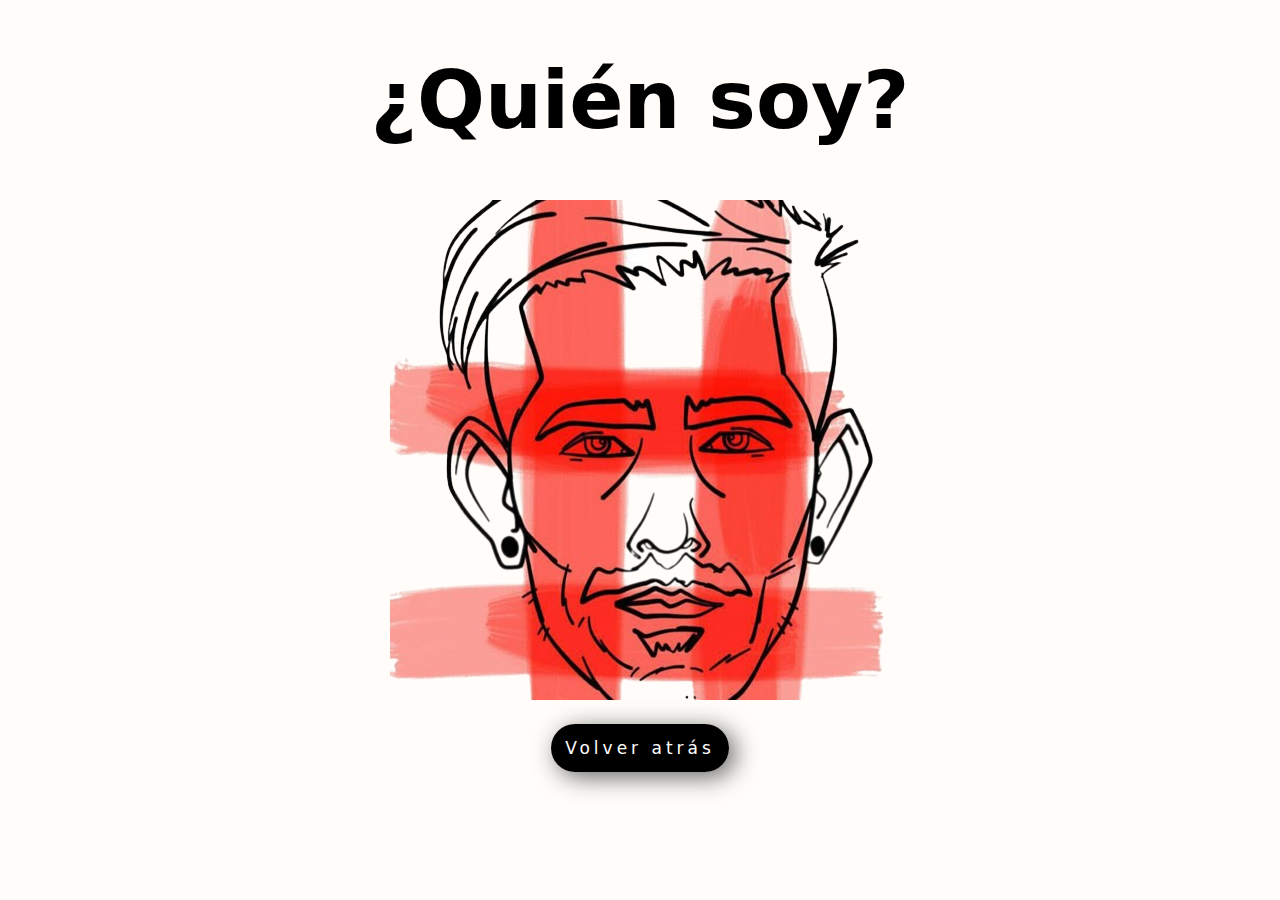
==== acerca-de-mi/acerca-de-mi.html @ 55952d80 "new features added to page about me, and put some css in the same page" ====
<!DOCTYPE html>
<html lang="en">
<head>
    <meta charset="UTF-8">
    <meta name="viewport" content="width=device-width, initial-scale=1.0">
    <title>Acerca de mi - Maximiliem's World</title>
    <link rel="shortcut icon" href="/Icons/favicon.png">
    <link rel="stylesheet" href="../styles.css">
</head>
<body>
    
    <header>
        <h1 class="tituloDos">¿Quién soy?</h1>
    </header>

<div class="imagen3">
    <img class="maxDraw" src="../Images/maximiliem-image-removebg.png" alt="Dibujo del rostro de Maximiliem">
</div>

<!--Con el onclick y location.href hago que un botón me diriga a la dirección que indique luego del href-->
<!-- <button onclick="location.href='../page-1/page-1.html'">Volver atrás</button> -->
<!--Al final no lo voy a usar porque el estilo del botón no lo sé cambiar aún-->

<div class="navPag2">
    <nav class="navbar" id="navbarPagDos">
        <a href="../page-1/page-1.html" class="btnPag" id="btnPagDos">Volver atrás</a>
    </nav>
</div>

<!--VER DE AGREGAR TARJETAS O SECCIONES EMERGENTES QUE COMENTEN INFORMACIÓN MÍA, CON LA POSIBILIDAD DE EXTENDER LA INFORMACIÓN A OTRAS PÁGINAS QUE HABLEN UN POCO MÁS DE MI EDUCACIÓN O QUE SIMPLEMENTE SE AMPLÍE EN UNA TARJETA UN POCO MÁS GRANDE, SUPERPUESTA Y DENTRO DE LA MISMA VENTANA DE LA PÁGINA-->

</body>
</html>
---- styles.css ----
section {
    display: flex;
    justify-content: center;
    text-align: center;
    letter-spacing: 7px;
}

/*---BODY------BODY------BODY------BODY------BODY------BODY------BODY------BODY------BODY------BODY------*/
body {
    font-family: system-ui, -apple-system, BlinkMacSystemFont, 'Segoe UI', Roboto, Oxygen, Ubuntu, Cantarell, 'Open Sans', 'Helvetica Neue', sans-serif;
    background-color: rgb(255, 252, 249);
}


/*---h1------------h1---------h1--------h1------h1---------h1--------h1------h1---------h1--------h1------*/
h1 {
    font-size: 500%;
}

.tituloDos {
    text-align: center;
}

/*---p------------p---------p--------p------p---------p--------p------p---------p--------p------*/
p.parrafo {
    font-size: 140%;
    margin-top: 2%;
}

/*---BOTONES------------BOTONES---------BOTONES--------BOTONES------BOTONES--------BOTONES------*/
.botoninicio, .maxDraw, .btnPag {
    margin-bottom: 3%;
}

.botoninicio, .btnPag {
    background-color: black;
    color: white;

    margin-top: 3%;
    /* con esto le da el aspecto redoneado al botón */
    -webkit-border-radius: 28;
    -moz-border-radius: 28;
    border-radius: 28px;

    /* con esto le das sombra al botón */
    -webkit-box-shadow: 6px 5px 24px #666666;
    -moz-box-shadow: 6px 5px 24px #666666;
    box-shadow: 6px 5px 24px #666666;

    /* con esto le damos el tamaño de letra y de padding del botón */
    padding: 14px;
    font-size: 17px;
    text-decoration: none;
    letter-spacing: 4px;

    margin: 25px;
}

/* con este hover le damos animación para que el botón se ponga de color negro cuando le pasamos el puntero por encima */
.botoninicio:hover, .btnPag:hover{
    background-color: rgb(255, 252, 249);
    color: black;
    transition-delay: 9ms;
    /* con el comando de la línea de abajo, los botones tienen un problema de redimensionamiento al pasar el mouse por encima, con el hover, entonces si se lo quito, no hace problema */
    /* font-weight: bold; */
    
}

.navPag2 {
    /* margin-top: 1%; */
    margin-bottom: 3%;
}

#navbarPagUno a, .navbar{
    text-decoration: none;
    text-align: center;
}

/*
.btnPag {
    margin: 25px;
    display: flex; 
    necesito ver cómo hacer para que los botones no se estiren y sigan manteniendo la forma, siendo responsive cuando achico la pantalla
}
*/

/*---IMÁGENES------IMÁGENES------IMÁGENES------IMÁGENES------IMÁGENES------IMÁGENES------IMÁGENES------IMÁGENES------*/
.img1 {
    margin-top: -7%;
}

.imagen2, .imagen3 {
    display: flex;
    justify-content: center;
}
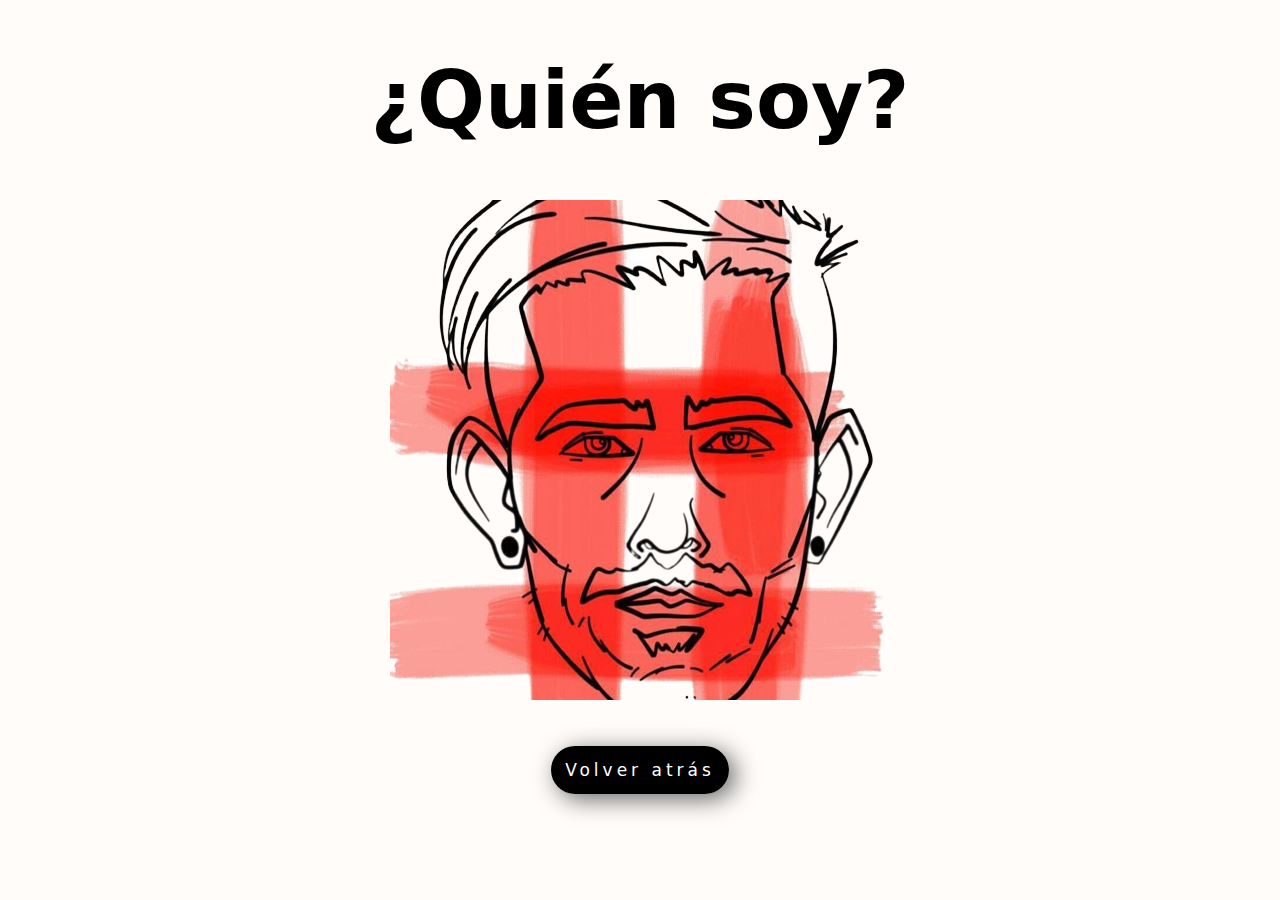
==== commit 7d1af4ff: "favicon link actualiced in html documents" ====
--- a/acerca-de-mi/acerca-de-mi.html
+++ b/acerca-de-mi/acerca-de-mi.html
@@ -4,7 +4,7 @@
     <meta charset="UTF-8">
     <meta name="viewport" content="width=device-width, initial-scale=1.0">
     <title>Acerca de mi - Maximiliem's World</title>
-    <link rel="shortcut icon" href="/Icons/favicon.png">
+    <link rel="shortcut icon" href="Icons/favicon.png">
     <link rel="stylesheet" href="../styles.css">
 </head>
 <body>
--- a/styles.css
+++ b/styles.css
@@ -56,7 +56,7 @@
     margin: 25px;
 }
 
-/* con este hover le damos animación para que el botón se ponga de color negro cuando le pasamos el puntero por encima */
+    /* con este hover le damos animación para que el botón se ponga de color negro cuando le pasamos el puntero por encima */
 .botoninicio:hover, .btnPag:hover{
     background-color: rgb(255, 252, 249);
     color: black;
@@ -76,7 +76,7 @@
     text-align: center;
 }
 
-/*
+/* CÓDIGO NO UTILIZADO
 .btnPag {
     margin: 25px;
     display: flex; 
@@ -94,4 +94,6 @@
     justify-content: center;
 }
 
-
+.maxDraw {
+    margin-bottom: 60px;
+}
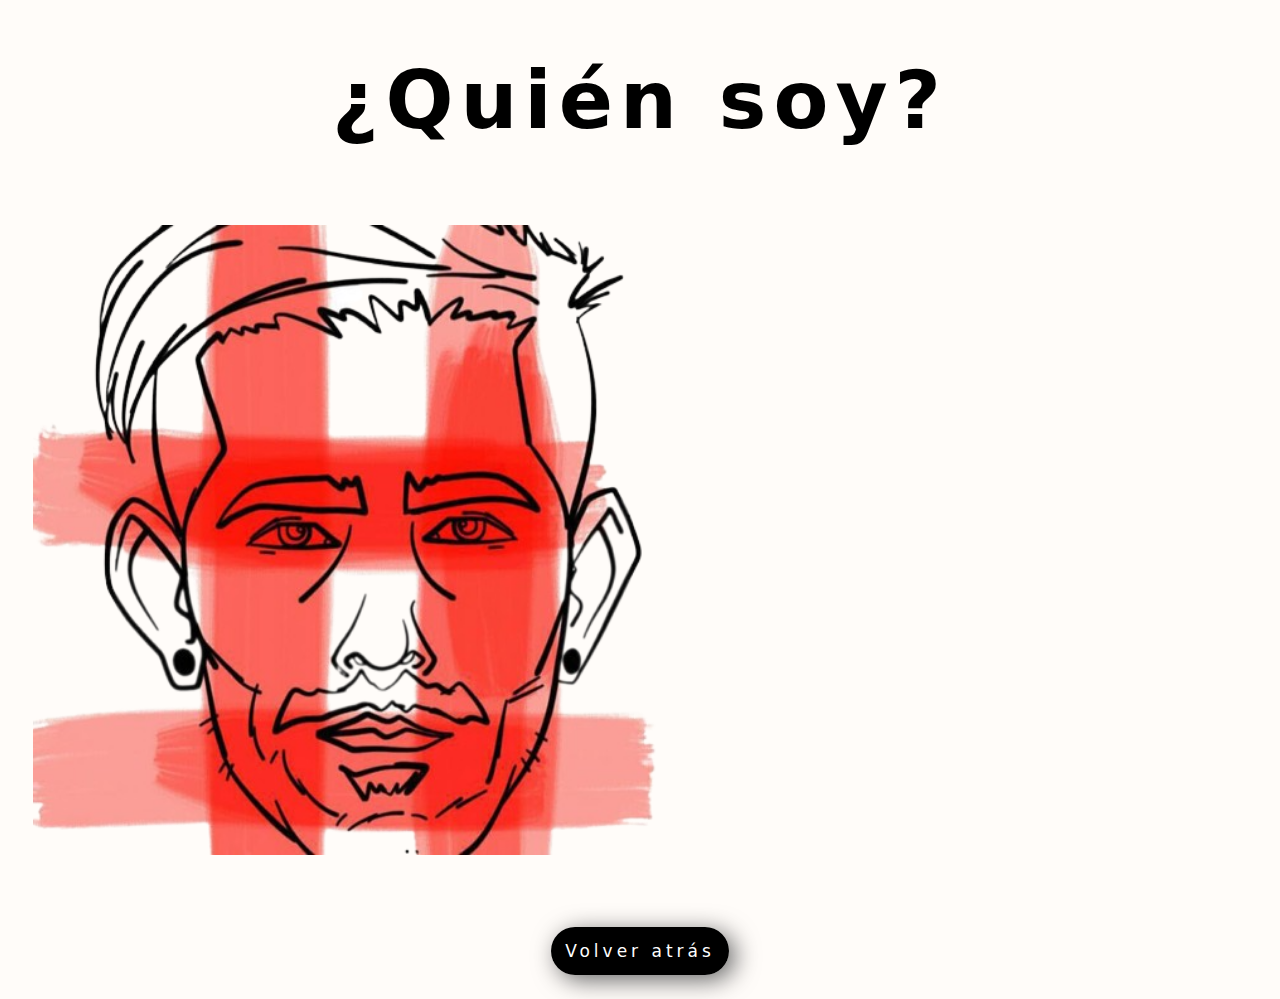
==== commit 4d135d6c: "Add: styles on acerca-de-mi" ====
--- a/acerca-de-mi/acerca-de-mi.html
+++ b/acerca-de-mi/acerca-de-mi.html
@@ -1,33 +1,52 @@
 <!DOCTYPE html>
 <html lang="en">
+
 <head>
     <meta charset="UTF-8">
     <meta name="viewport" content="width=device-width, initial-scale=1.0">
     <title>Acerca de mi - Maximiliem's World</title>
-    <link rel="shortcut icon" href="Icons/favicon.png">
+    <link rel="shortcut icon" href="../Icons/favicon.png">
+    <!-- bootstrap CSS -->
+    <link href="https://cdn.jsdelivr.net/npm/bootstrap@5.1.3/dist/css/bootstrap.min.css" rel="stylesheet"
+        integrity="sha384-1BmE4kWBq78iYhFldvKuhfTAU6auU8tT94WrHftjDbrCEXSU1oBoqyl2QvZ6jIW3" crossorigin="anonymous">
     <link rel="stylesheet" href="../styles.css">
+    <link rel="stylesheet" href="../CSS/acerca-de-mi.css">
 </head>
+
 <body>
-    
+
     <header>
         <h1 class="tituloDos">¿Quién soy?</h1>
     </header>
 
-<div class="imagen3">
-    <img class="maxDraw" src="../Images/maximiliem-image-removebg.png" alt="Dibujo del rostro de Maximiliem">
-</div>
+    <div class="imagen3">
+        <img class="maxDraw" src="../Images/maximiliem-image-removebg.png" alt="Dibujo del rostro de Maximiliem">
+    </div>
 
-<!--Con el onclick y location.href hago que un botón me diriga a la dirección que indique luego del href-->
-<!-- <button onclick="location.href='../page-1/page-1.html'">Volver atrás</button> -->
-<!--Al final no lo voy a usar porque el estilo del botón no lo sé cambiar aún-->
+    <!--Con el onclick y location.href hago que un botón me diriga a la dirección que indique luego del href-->
+    <!-- <button onclick="location.href='../page-1/page-1.html'">Volver atrás</button> -->
+    <!--Al final no lo voy a usar porque el estilo del botón no lo sé cambiar aún-->
 
-<div class="navPag2">
-    <nav class="navbar" id="navbarPagDos">
-        <a href="../page-1/page-1.html" class="btnPag" id="btnPagDos">Volver atrás</a>
-    </nav>
-</div>
+    <footer>
+        <!-- agregar acá desde el DOM las tarjetas-->
+    </footer>
 
-<!--VER DE AGREGAR TARJETAS O SECCIONES EMERGENTES QUE COMENTEN INFORMACIÓN MÍA, CON LA POSIBILIDAD DE EXTENDER LA INFORMACIÓN A OTRAS PÁGINAS QUE HABLEN UN POCO MÁS DE MI EDUCACIÓN O QUE SIMPLEMENTE SE AMPLÍE EN UNA TARJETA UN POCO MÁS GRANDE, SUPERPUESTA Y DENTRO DE LA MISMA VENTANA DE LA PÁGINA-->
+    <div class="">
+        <div class="navPag2">
+            <nav class="navbar" id="navbarPagDos">
+                <a href="../page-1/page-1.html" class="btnPag" id="btnPagDos">Volver atrás</a>
+            </nav>
+        </div>
+    </div>
 
+    <!--VER DE AGREGAR TARJETAS O SECCIONES EMERGENTES QUE COMENTEN INFORMACIÓN MÍA, CON LA POSIBILIDAD DE EXTENDER LA INFORMACIÓN A OTRAS PÁGINAS QUE HABLEN UN POCO MÁS DE MI EDUCACIÓN O QUE SIMPLEMENTE SE AMPLÍE EN UNA TARJETA UN POCO MÁS GRANDE, SUPERPUESTA Y DENTRO DE LA MISMA VENTANA DE LA PÁGINA-->
+
+    <script src="../JS/acerca-de-mi-script.js"></script>
+
+    <!-- bootstrap JS -->
+    <script src="https://cdn.jsdelivr.net/npm/bootstrap@5.1.3/dist/js/bootstrap.bundle.min.js"
+        integrity="sha384-ka7Sk0Gln4gmtz2MlQnikT1wXgYsOg+OMhuP+IlRH9sENBO0LRn5q+8nbTov4+1p"
+        crossorigin="anonymous"></script>
 </body>
+
 </html>--- a/styles.css
+++ b/styles.css
@@ -1,4 +1,5 @@
-section {
+section,
+.tituloDos {
     display: flex;
     justify-content: center;
     text-align: center;
@@ -9,6 +10,7 @@
 body {
     font-family: system-ui, -apple-system, BlinkMacSystemFont, 'Segoe UI', Roboto, Oxygen, Ubuntu, Cantarell, 'Open Sans', 'Helvetica Neue', sans-serif;
     background-color: rgb(255, 252, 249);
+    flex: content;
 }
 
 
@@ -21,6 +23,12 @@
     text-align: center;
 }
 
+/*---h2------------h2---------h2--------h2------h2---------h2--------h2------h2---------h2--------h2------*/
+h2 {
+    font-size: 300%;
+    margin-bottom: 5%;
+}
+
 /*---p------------p---------p--------p------p---------p--------p------p---------p--------p------*/
 p.parrafo {
     font-size: 140%;
@@ -28,11 +36,14 @@
 }
 
 /*---BOTONES------------BOTONES---------BOTONES--------BOTONES------BOTONES--------BOTONES------*/
-.botoninicio, .maxDraw, .btnPag {
+.botoninicio,
+.maxDraw,
+.btnPag {
     margin-bottom: 3%;
 }
 
-.botoninicio, .btnPag {
+.botoninicio,
+.btnPag {
     background-color: black;
     color: white;
 
@@ -56,44 +67,46 @@
     margin: 25px;
 }
 
-    /* con este hover le damos animación para que el botón se ponga de color negro cuando le pasamos el puntero por encima */
-.botoninicio:hover, .btnPag:hover{
+/* con este hover le damos animación para que el botón se ponga de color negro cuando le pasamos el puntero por encima */
+.botoninicio:hover,
+.btnPag:hover {
     background-color: rgb(255, 252, 249);
     color: black;
     transition-delay: 9ms;
     /* con el comando de la línea de abajo, los botones tienen un problema de redimensionamiento al pasar el mouse por encima, con el hover, entonces si se lo quito, no hace problema */
     /* font-weight: bold; */
-    
+
 }
 
-.navPag2 {
-    /* margin-top: 1%; */
-    margin-bottom: 3%;
-}
 
-#navbarPagUno a, .navbar{
+#navbarPagUno a,
+.navbar {
     text-decoration: none;
     text-align: center;
 }
 
-/* CÓDIGO NO UTILIZADO
-.btnPag {
-    margin: 25px;
-    display: flex; 
-    necesito ver cómo hacer para que los botones no se estiren y sigan manteniendo la forma, siendo responsive cuando achico la pantalla
-}
-*/
 
 /*---IMÁGENES------IMÁGENES------IMÁGENES------IMÁGENES------IMÁGENES------IMÁGENES------IMÁGENES------IMÁGENES------*/
 .img1 {
     margin-top: -7%;
 }
 
-.imagen2, .imagen3 {
+.imagen2,
+.imagen3,
+.underConstruction {
     display: flex;
     justify-content: center;
 }
 
-.maxDraw {
+.maxDraw,
+.underConstruction {
     margin-bottom: 60px;
 }
+
+.gatocafe {
+    margin-top: 5%;
+}
+
+
+/*---FLEXBOX------FLEXBOX------FLEXBOX------FLEXBOX------FLEXBOX------FLEXBOX------FLEXBOX------FLEXBOX------*/
+/* https://developer.mozilla.org/es/docs/Web/CSS/CSS_flexible_box_layout/Basic_concepts_of_flexbox */--- a/CSS/acerca-de-mi.css
+++ b/CSS/acerca-de-mi.css
@@ -0,0 +1,17 @@
+.navPag2 {
+    margin-bottom: 3%;
+    display: flex;
+    align-items: center;
+    justify-content: center;   
+}
+
+
+.imagen3 {
+    display: flex;
+    justify-content: left;
+    padding: 2%;
+}
+
+.maxDraw {
+    width: 70vmin;
+}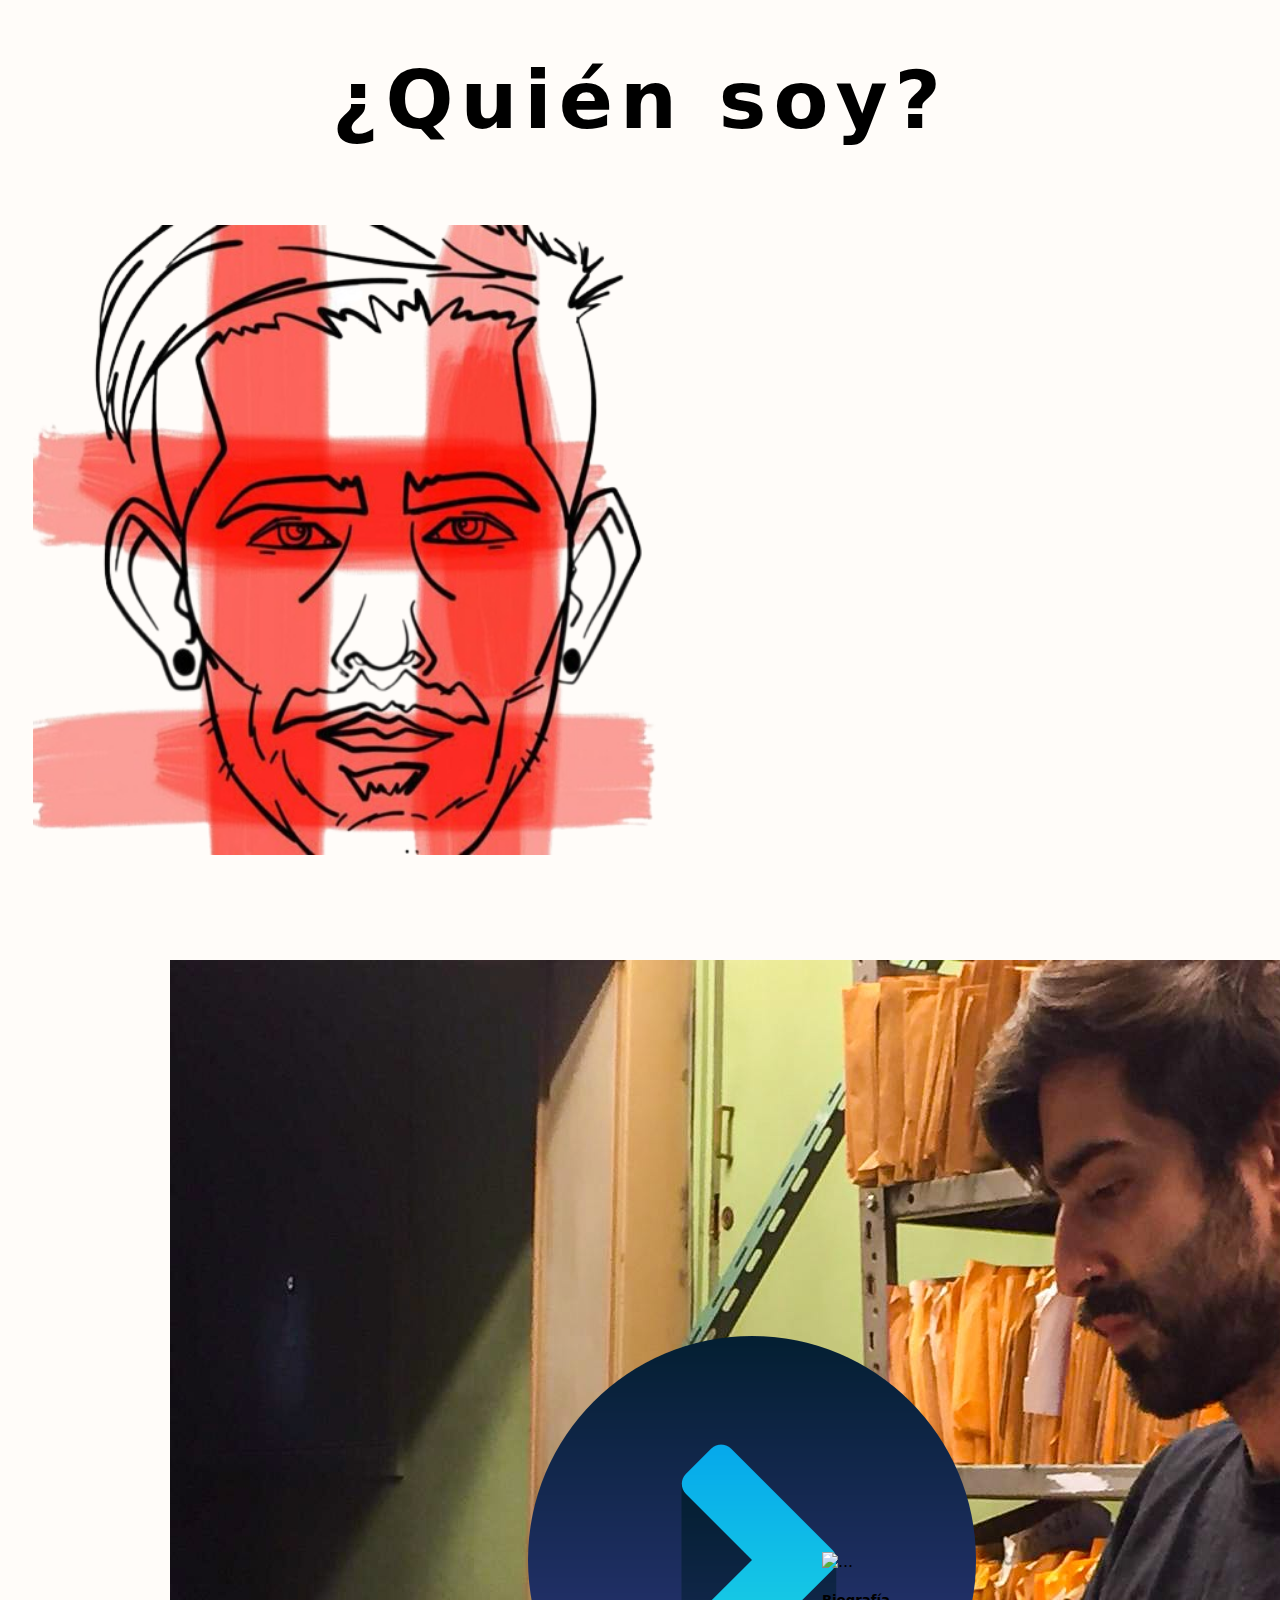
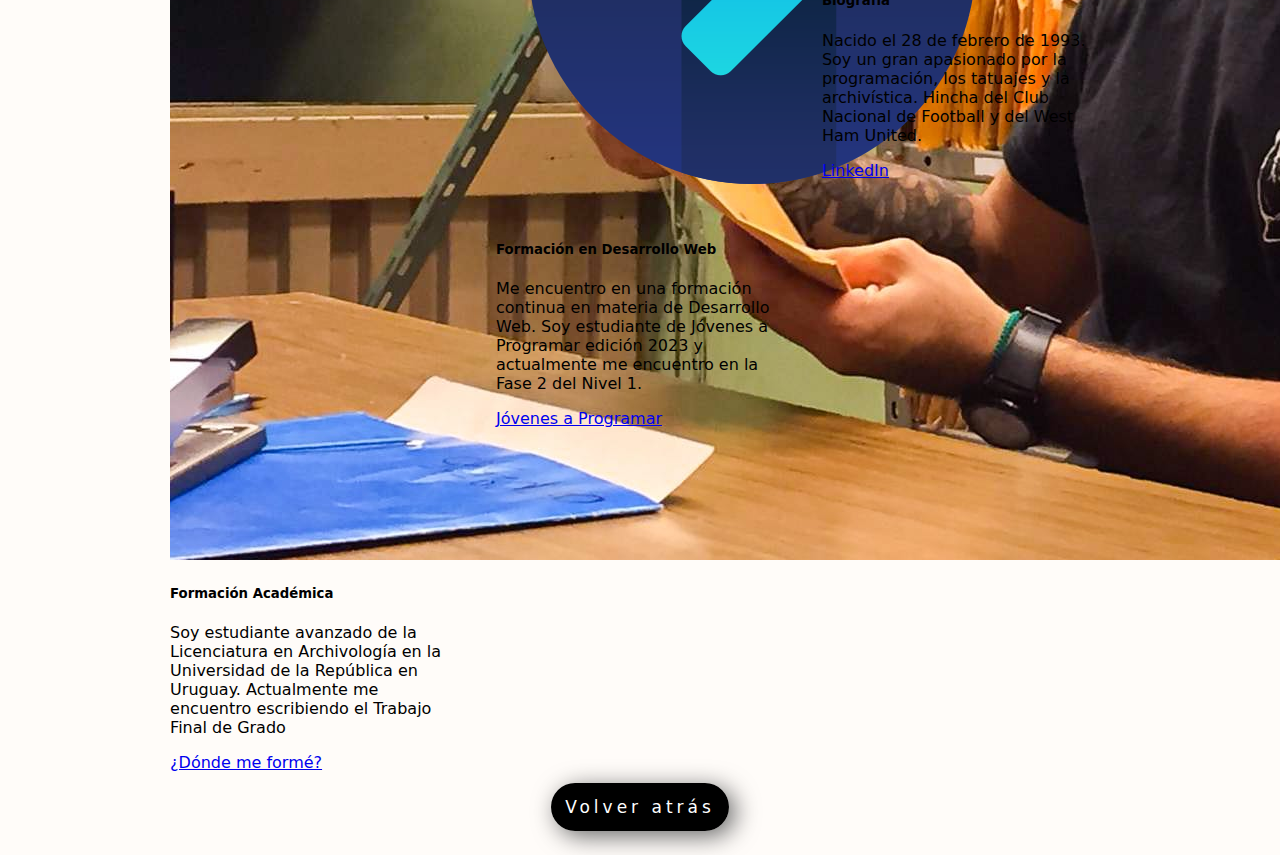
==== commit 48952ae4: "Add: HTML from DOM js" ====
--- a/acerca-de-mi/acerca-de-mi.html
+++ b/acerca-de-mi/acerca-de-mi.html
@@ -23,11 +23,12 @@
         <img class="maxDraw" src="../Images/maximiliem-image-removebg.png" alt="Dibujo del rostro de Maximiliem">
     </div>
 
-    <!--Con el onclick y location.href hago que un botón me diriga a la dirección que indique luego del href-->
-    <!-- <button onclick="location.href='../page-1/page-1.html'">Volver atrás</button> -->
-    <!--Al final no lo voy a usar porque el estilo del botón no lo sé cambiar aún-->
+    <div class="aboutMe">
+        <!-- agregar un recuadro de texto bootstrap desde DOM -->
+    </div>
 
-    <footer>
+    <footer id="cardFooter">
+        <img src="" alt="">
         <!-- agregar acá desde el DOM las tarjetas-->
     </footer>
 
--- a/CSS/acerca-de-mi.css
+++ b/CSS/acerca-de-mi.css
@@ -14,4 +14,24 @@
 
 .maxDraw {
     width: 70vmin;
-}+}
+
+
+.cards-container{
+    width: 100%;
+    height: auto;
+    display: flex !important;
+    flex-wrap: wrap;
+    align-items: center;
+    justify-content: center;
+    margin-bottom: 2%;
+}
+
+#card1 {
+    margin-right: 3%;
+}
+
+#card3 {
+    margin-left: 3%;
+}
+
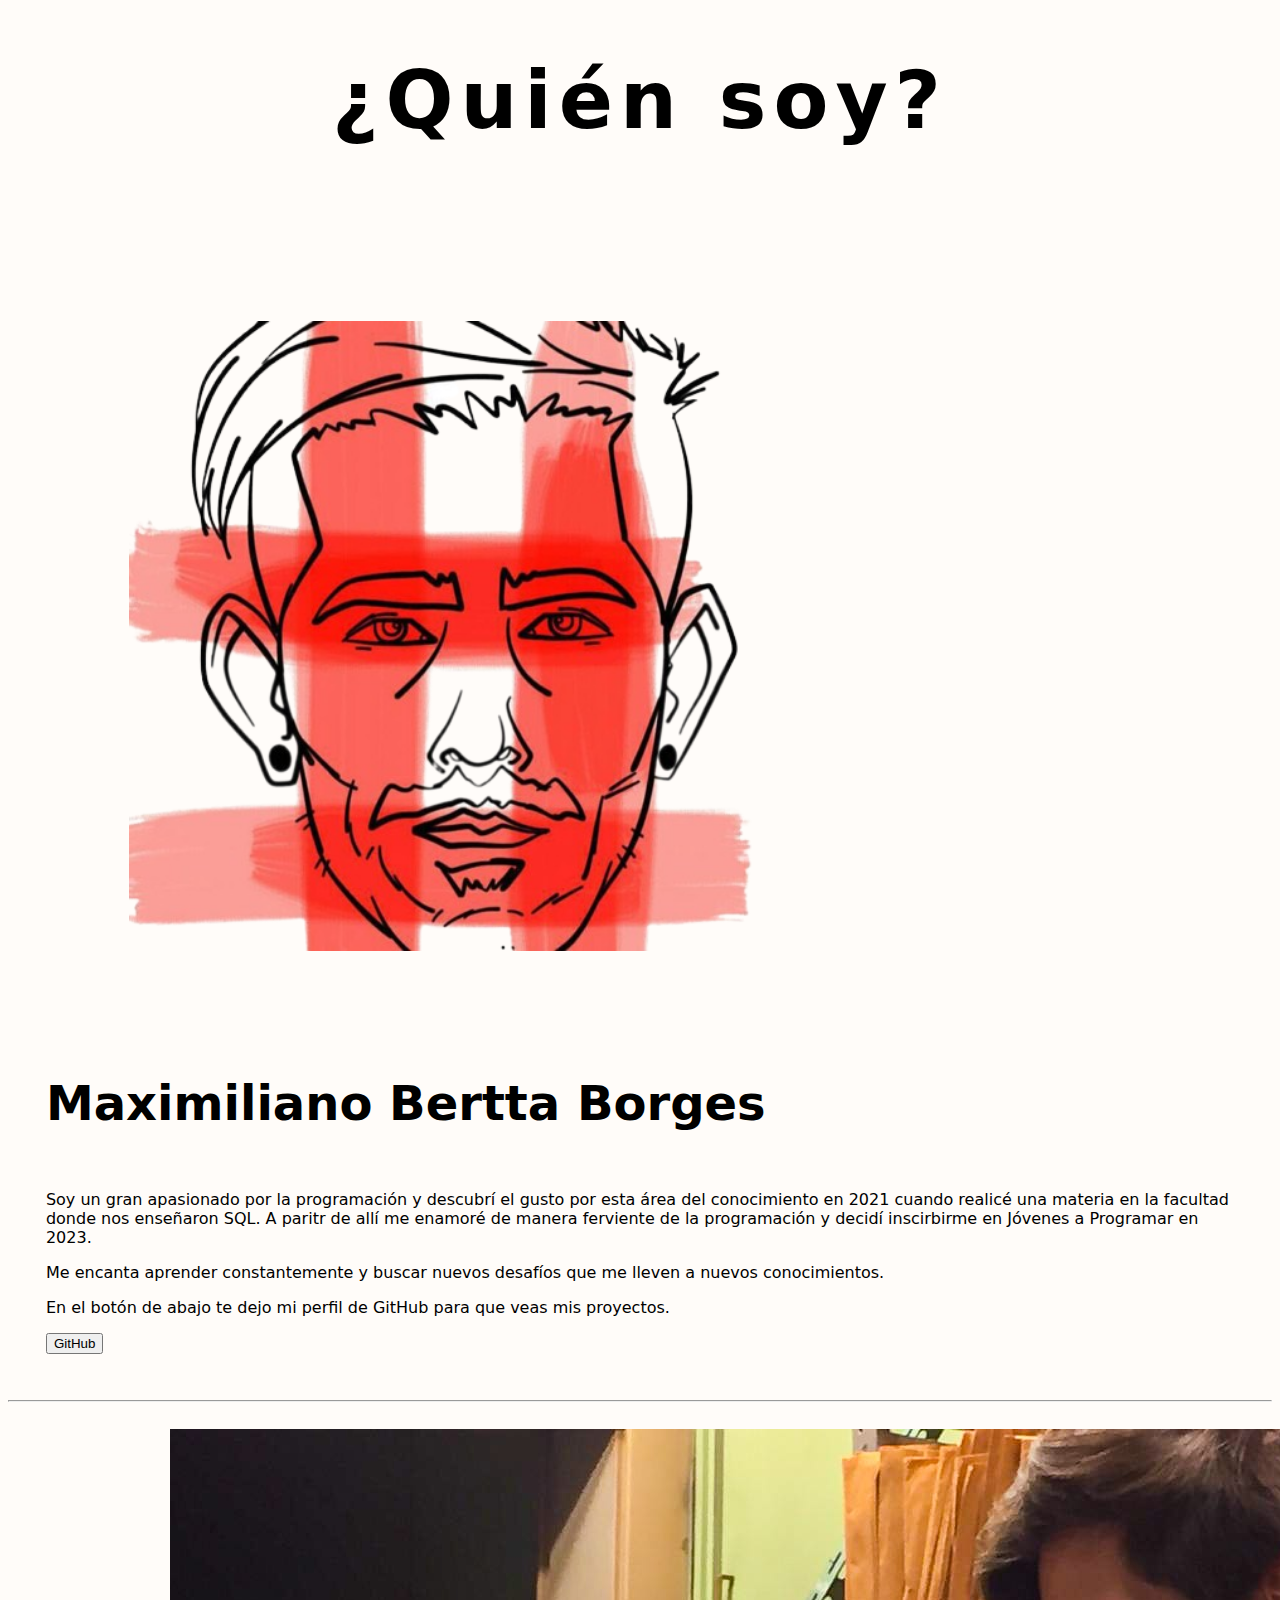
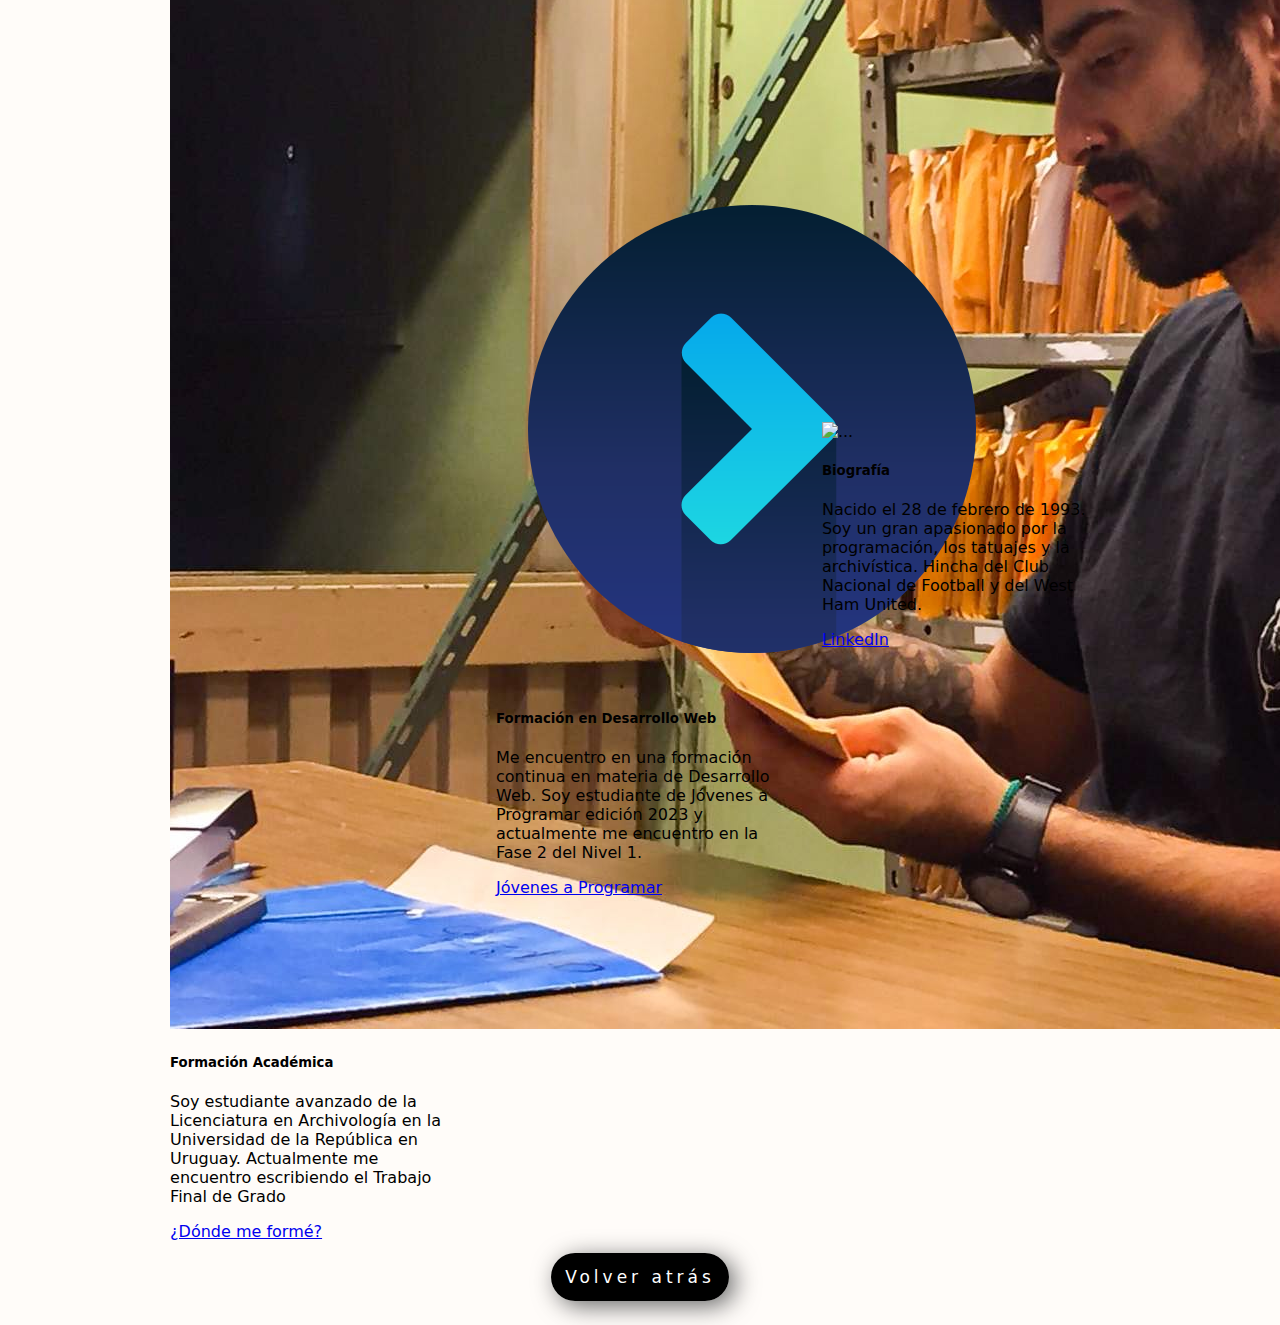
==== commit 037fd67a: "Add: biography information" ====
--- a/acerca-de-mi/acerca-de-mi.html
+++ b/acerca-de-mi/acerca-de-mi.html
@@ -19,13 +19,11 @@
         <h1 class="tituloDos">¿Quién soy?</h1>
     </header>
 
-    <div class="imagen3">
-        <img class="maxDraw" src="../Images/maximiliem-image-removebg.png" alt="Dibujo del rostro de Maximiliem">
+    <div class="aboutMe" id="sobreMi">
+        <!-- agregar retrato dibujo y un recuadro de texto bootstrap desde DOM -->
     </div>
 
-    <div class="aboutMe">
-        <!-- agregar un recuadro de texto bootstrap desde DOM -->
-    </div>
+    <hr>
 
     <footer id="cardFooter">
         <img src="" alt="">
--- a/CSS/acerca-de-mi.css
+++ b/CSS/acerca-de-mi.css
@@ -10,6 +10,8 @@
     display: flex;
     justify-content: left;
     padding: 2%;
+    margin-left: 5%;
+    margin-top: 5%;
 }
 
 .maxDraw {
@@ -35,3 +37,6 @@
     margin-left: 3%;
 }
 
+.info-container {
+    padding: 3%;
+}
